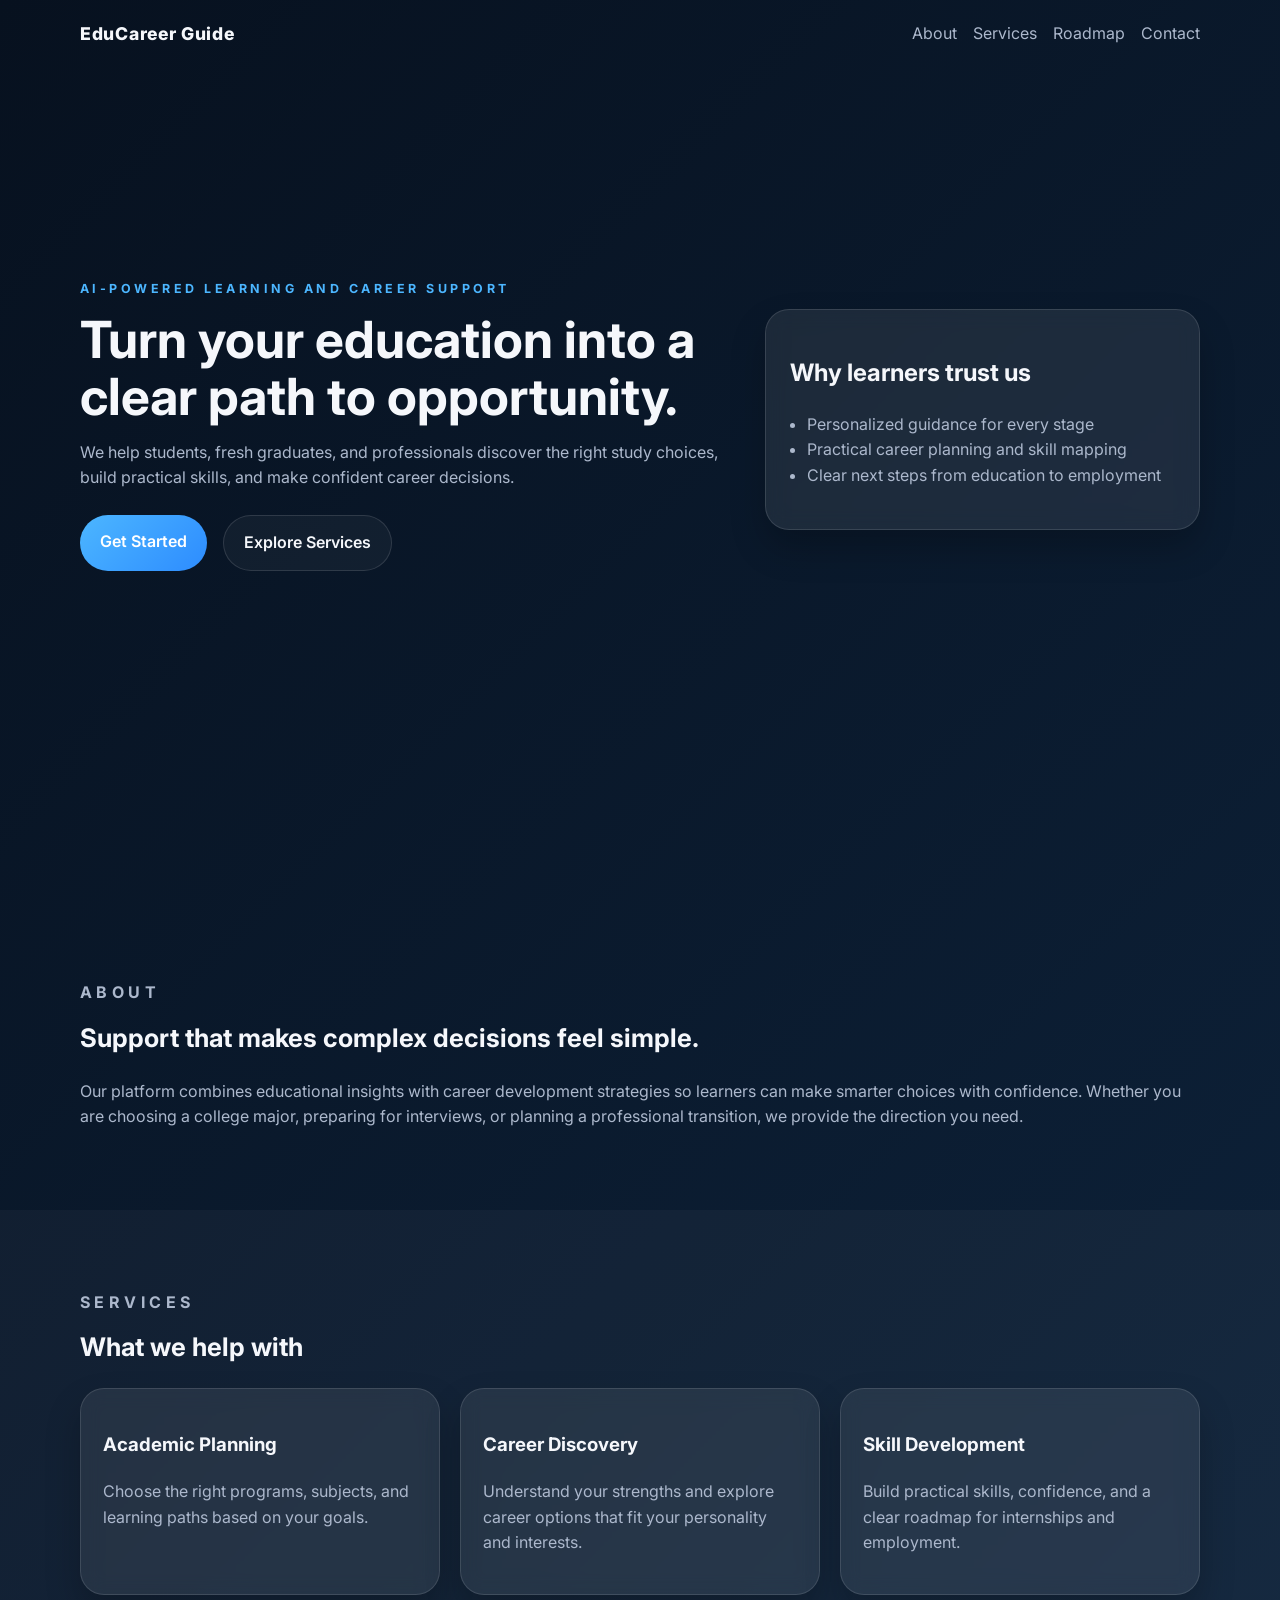
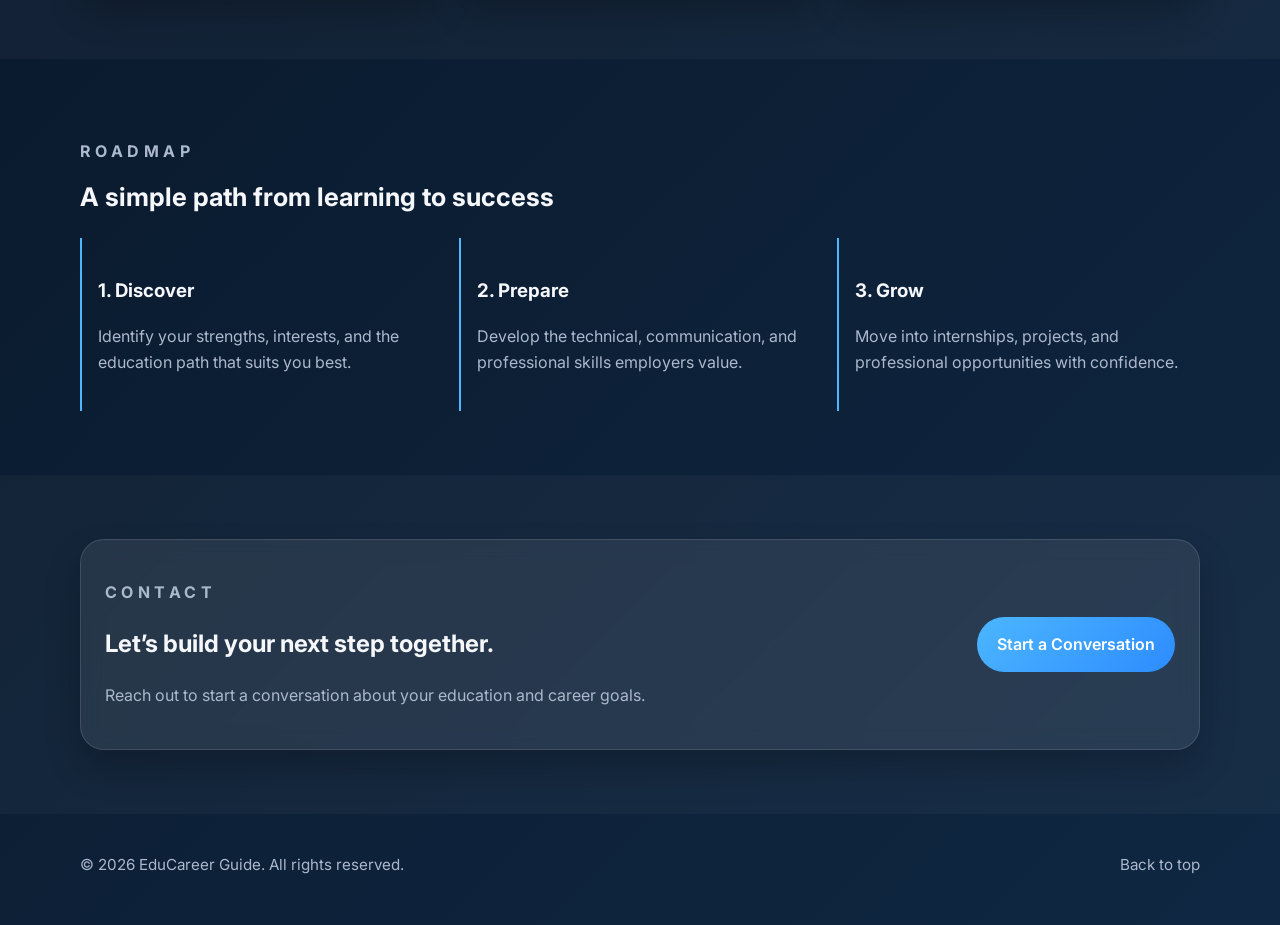
==== index.html @ 1fdf40de "Create responsive education and career guidance website" ====
<!DOCTYPE html>
<html lang="en">
  <head>
    <meta charset="UTF-8" />
    <meta name="viewport" content="width=device-width, initial-scale=1.0" />
    <meta
      name="description"
      content="Education and career guidance for learners who want smart, practical steps toward success."
    />
    <title>Education & Career Guidance</title>
    <link rel="preconnect" href="https://fonts.googleapis.com" />
    <link rel="preconnect" href="https://fonts.gstatic.com" crossorigin />
    <link
      href="https://fonts.googleapis.com/css2?family=Inter:wght@400;500;600;700;800&display=swap"
      rel="stylesheet"
    />
    <link rel="stylesheet" href="styles.css" />
  </head>
  <body>
    <header class="hero">
      <nav class="nav container">
        <a class="brand" href="#top">EduCareer Guide</a>
        <button class="nav-toggle" aria-label="Toggle navigation" aria-expanded="false">
          <span></span>
          <span></span>
          <span></span>
        </button>
        <div class="nav-links">
          <a href="#about">About</a>
          <a href="#services">Services</a>
          <a href="#roadmap">Roadmap</a>
          <a href="#contact">Contact</a>
        </div>
      </nav>

      <div class="container hero-content" id="top">
        <div class="hero-copy">
          <p class="eyebrow">AI-powered learning and career support</p>
          <h1>Turn your education into a clear path to opportunity.</h1>
          <p class="hero-text">
            We help students, fresh graduates, and professionals discover the right
            study choices, build practical skills, and make confident career decisions.
          </p>
          <div class="hero-actions">
            <a class="btn btn-primary" href="#contact">Get Started</a>
            <a class="btn btn-secondary" href="#services">Explore Services</a>
          </div>
        </div>
        <div class="hero-card" aria-label="Highlights">
          <h2>Why learners trust us</h2>
          <ul>
            <li>Personalized guidance for every stage</li>
            <li>Practical career planning and skill mapping</li>
            <li>Clear next steps from education to employment</li>
          </ul>
        </div>
      </div>
    </header>

    <main>
      <section class="section container" id="about">
        <div class="section-heading">
          <p class="eyebrow">About</p>
          <h2>Support that makes complex decisions feel simple.</h2>
        </div>
        <p>
          Our platform combines educational insights with career development strategies so
          learners can make smarter choices with confidence. Whether you are choosing a
          college major, preparing for interviews, or planning a professional transition,
          we provide the direction you need.
        </p>
      </section>

      <section class="section section-alt" id="services">
        <div class="container">
          <div class="section-heading">
            <p class="eyebrow">Services</p>
            <h2>What we help with</h2>
          </div>
          <div class="card-grid">
            <article class="card">
              <h3>Academic Planning</h3>
              <p>Choose the right programs, subjects, and learning paths based on your goals.</p>
            </article>
            <article class="card">
              <h3>Career Discovery</h3>
              <p>Understand your strengths and explore career options that fit your personality and interests.</p>
            </article>
            <article class="card">
              <h3>Skill Development</h3>
              <p>Build practical skills, confidence, and a clear roadmap for internships and employment.</p>
            </article>
          </div>
        </div>
      </section>

      <section class="section container" id="roadmap">
        <div class="section-heading">
          <p class="eyebrow">Roadmap</p>
          <h2>A simple path from learning to success</h2>
        </div>
        <div class="timeline">
          <div class="timeline-item">
            <h3>1. Discover</h3>
            <p>Identify your strengths, interests, and the education path that suits you best.</p>
          </div>
          <div class="timeline-item">
            <h3>2. Prepare</h3>
            <p>Develop the technical, communication, and professional skills employers value.</p>
          </div>
          <div class="timeline-item">
            <h3>3. Grow</h3>
            <p>Move into internships, projects, and professional opportunities with confidence.</p>
          </div>
        </div>
      </section>

      <section class="section section-alt" id="contact">
        <div class="container contact-box">
          <div>
            <p class="eyebrow">Contact</p>
            <h2>Let’s build your next step together.</h2>
            <p>Reach out to start a conversation about your education and career goals.</p>
          </div>
          <a class="btn btn-primary" href="mailto:guidance@example.com">Start a Conversation</a>
        </div>
      </section>
    </main>

    <footer class="footer">
      <div class="container footer-content">
        <p>© <span id="year"></span> EduCareer Guide. All rights reserved.</p>
        <a href="#top">Back to top</a>
      </div>
    </footer>

    <script src="script.js"></script>
  </body>
</html>
---- styles.css ----
:root {
  --bg: #07111f;
  --bg-soft: #111d31;
  --text: #f5f7fb;
  --muted: #acb8cc;
  --accent: #4cb6ff;
  --accent-strong: #2d8cff;
  --card: rgba(255,255,255,0.08);
  --border: rgba(255,255,255,0.12);
}

* {
  box-sizing: border-box;
}

html {
  scroll-behavior: smooth;
}

body {
  margin: 0;
  font-family: "Inter", sans-serif;
  background: linear-gradient(135deg, var(--bg), #0f2742);
  color: var(--text);
  line-height: 1.6;
}

img {
  max-width: 100%;
}

a {
  color: inherit;
  text-decoration: none;
}

.container {
  width: min(1120px, calc(100% - 2rem));
  margin: 0 auto;
}

.hero {
  min-height: 100vh;
  padding-bottom: 3rem;
}

.nav {
  display: flex;
  justify-content: space-between;
  align-items: center;
  padding: 1.25rem 0;
}

.brand {
  font-weight: 800;
  font-size: 1.1rem;
  letter-spacing: 0.04em;
}

.nav-links {
  display: flex;
  gap: 1rem;
  align-items: center;
}

.nav-links a {
  color: var(--muted);
}

.nav-links a:hover {
  color: var(--text);
}

.nav-toggle {
  display: none;
  flex-direction: column;
  gap: 0.3rem;
  background: transparent;
  border: 0;
  cursor: pointer;
}

.nav-toggle span {
  width: 24px;
  height: 2px;
  background: var(--text);
}

.hero-content {
  display: grid;
  grid-template-columns: 1.2fr 0.8fr;
  gap: 2rem;
  align-items: center;
  min-height: 78vh;
}

.eyebrow {
  text-transform: uppercase;
  letter-spacing: 0.28em;
  font-size: 0.78rem;
  color: var(--accent);
  font-weight: 700;
  margin-bottom: 0.75rem;
}

.hero h1 {
  font-size: clamp(2.2rem, 4vw, 3.8rem);
  line-height: 1.1;
  margin: 0 0 1rem;
}

.hero-text,
.section p,
.card p,
.timeline-item p,
.contact-box p {
  color: var(--muted);
  font-size: 1rem;
}

.hero-actions {
  display: flex;
  flex-wrap: wrap;
  gap: 1rem;
  margin-top: 1.5rem;
}

.btn {
  display: inline-block;
  padding: 0.9rem 1.25rem;
  border-radius: 999px;
  font-weight: 600;
  transition: transform 180ms ease, background 180ms ease;
}

.btn:hover {
  transform: translateY(-2px);
}

.btn-primary {
  background: linear-gradient(135deg, var(--accent), var(--accent-strong));
  color: #fff;
}

.btn-secondary {
  border: 1px solid var(--border);
  background: rgba(255,255,255,0.04);
}

.hero-card,
.card,
.contact-box {
  background: var(--card);
  border: 1px solid var(--border);
  border-radius: 24px;
  backdrop-filter: blur(10px);
  box-shadow: 0 18px 35px rgba(0, 0, 0, 0.22);
}

.hero-card {
  padding: 1.5rem;
}

.hero-card ul {
  padding-left: 1.1rem;
  color: var(--muted);
}

.section {
  padding: 4rem 0;
}

.section-alt {
  background: rgba(255,255,255,0.03);
}

.section-heading {
  margin-bottom: 1.25rem;
}

.section-heading h2 {
  margin: 0;
  font-size: clamp(1.6rem, 2vw, 2.2rem);
}

.card-grid {
  display: grid;
  gap: 1.25rem;
  grid-template-columns: repeat(3, 1fr);
}

.card {
  padding: 1.4rem;
}

.timeline {
  display: grid;
  gap: 1rem;
  grid-template-columns: repeat(3, 1fr);
}

.timeline-item {
  padding: 1.2rem 1rem;
  border-left: 2px solid var(--accent);
}

.contact-box {
  padding: 1.5rem;
  display: flex;
  justify-content: space-between;
  align-items: center;
  gap: 1rem;
}

.footer {
  padding: 1.5rem 0 2rem;
}

.footer-content {
  display: flex;
  justify-content: space-between;
  align-items: center;
  color: var(--muted);
  font-size: 0.95rem;
}

@media (max-width: 840px) {
  .hero-content,
  .card-grid,
  .timeline {
    grid-template-columns: 1fr;
  }

  .contact-box,
  .footer-content {
    flex-direction: column;
    align-items: flex-start;
  }
}

@media (max-width: 640px) {
  .nav-toggle {
    display: flex;
  }

  .nav-links {
    display: none;
    position: absolute;
    top: 3.6rem;
    right: 1rem;
    flex-direction: column;
    align-items: flex-start;
    background: var(--bg-soft);
    padding: 1rem;
    border: 1px solid var(--border);
    border-radius: 1rem;
    width: min(220px, calc(100% - 2rem));
  }

  .nav-links.open {
    display: flex;
  }

  .hero {
    min-height: auto;
  }
}
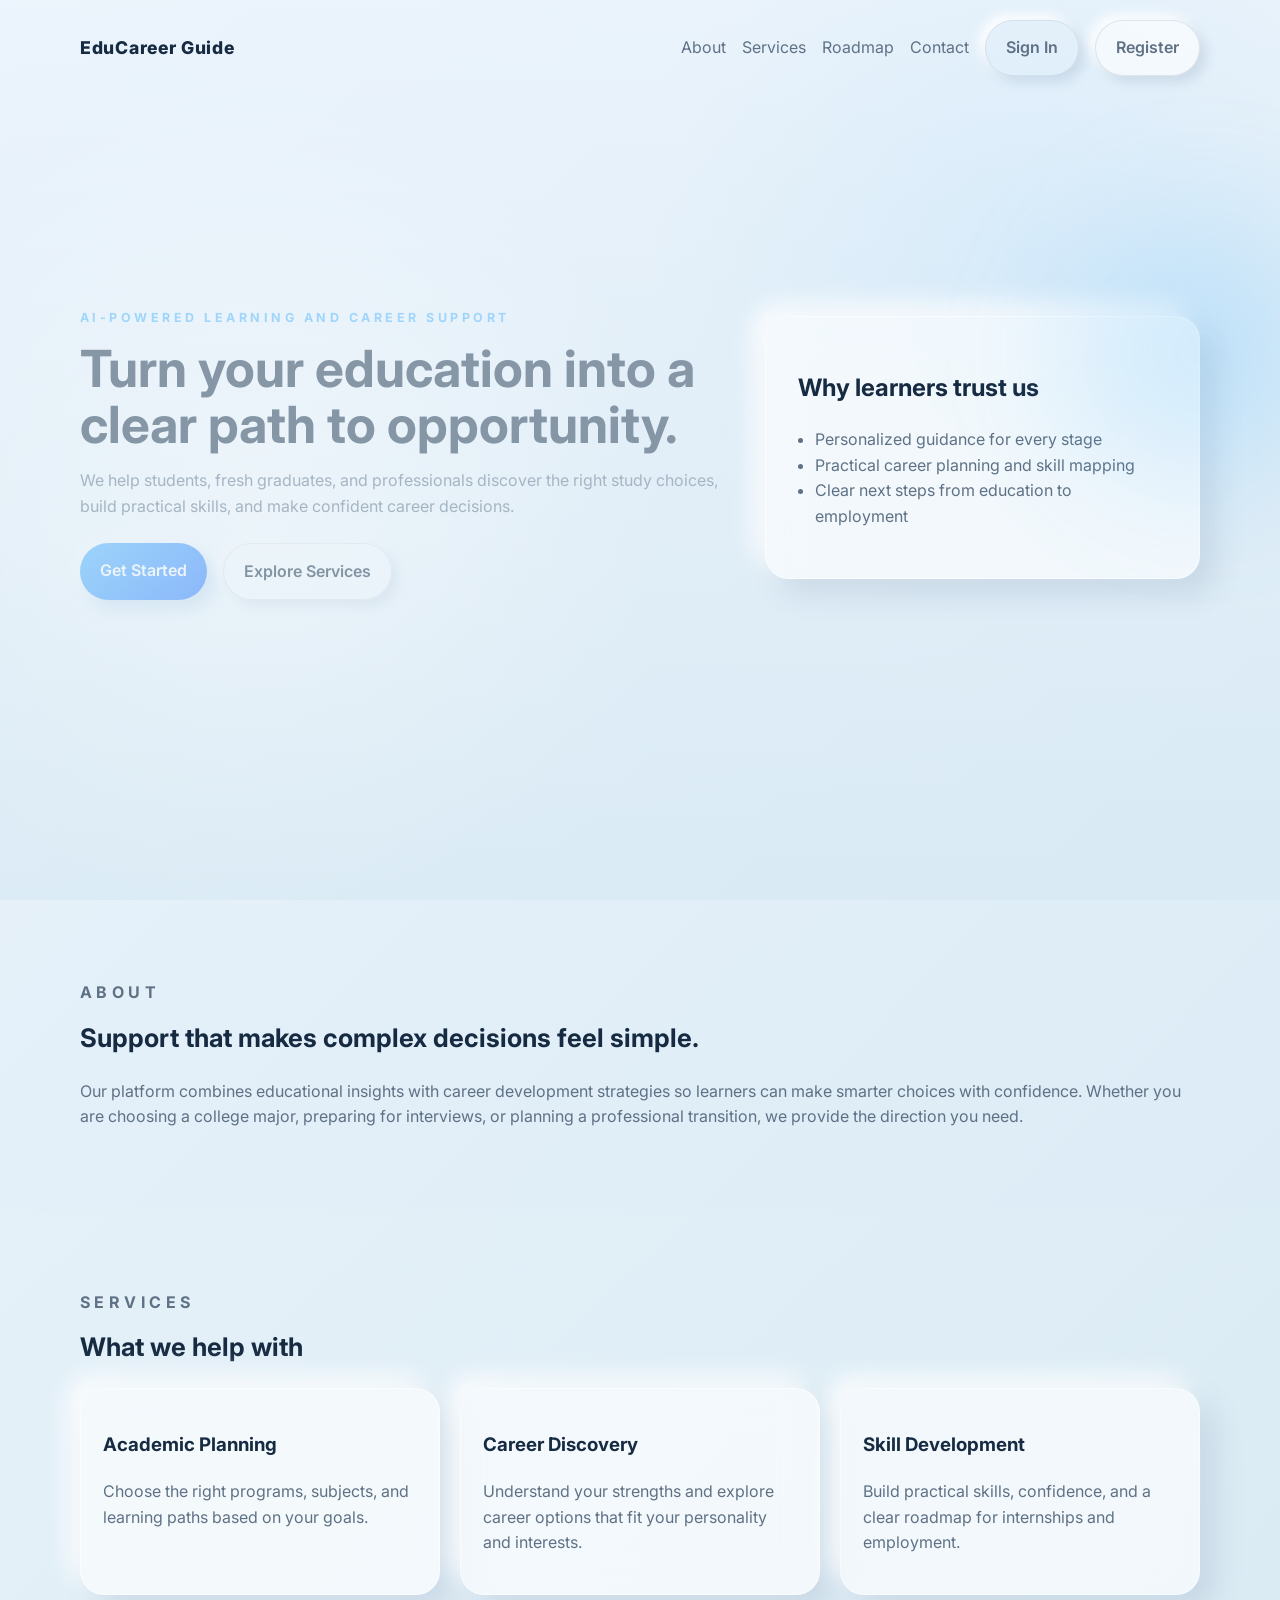
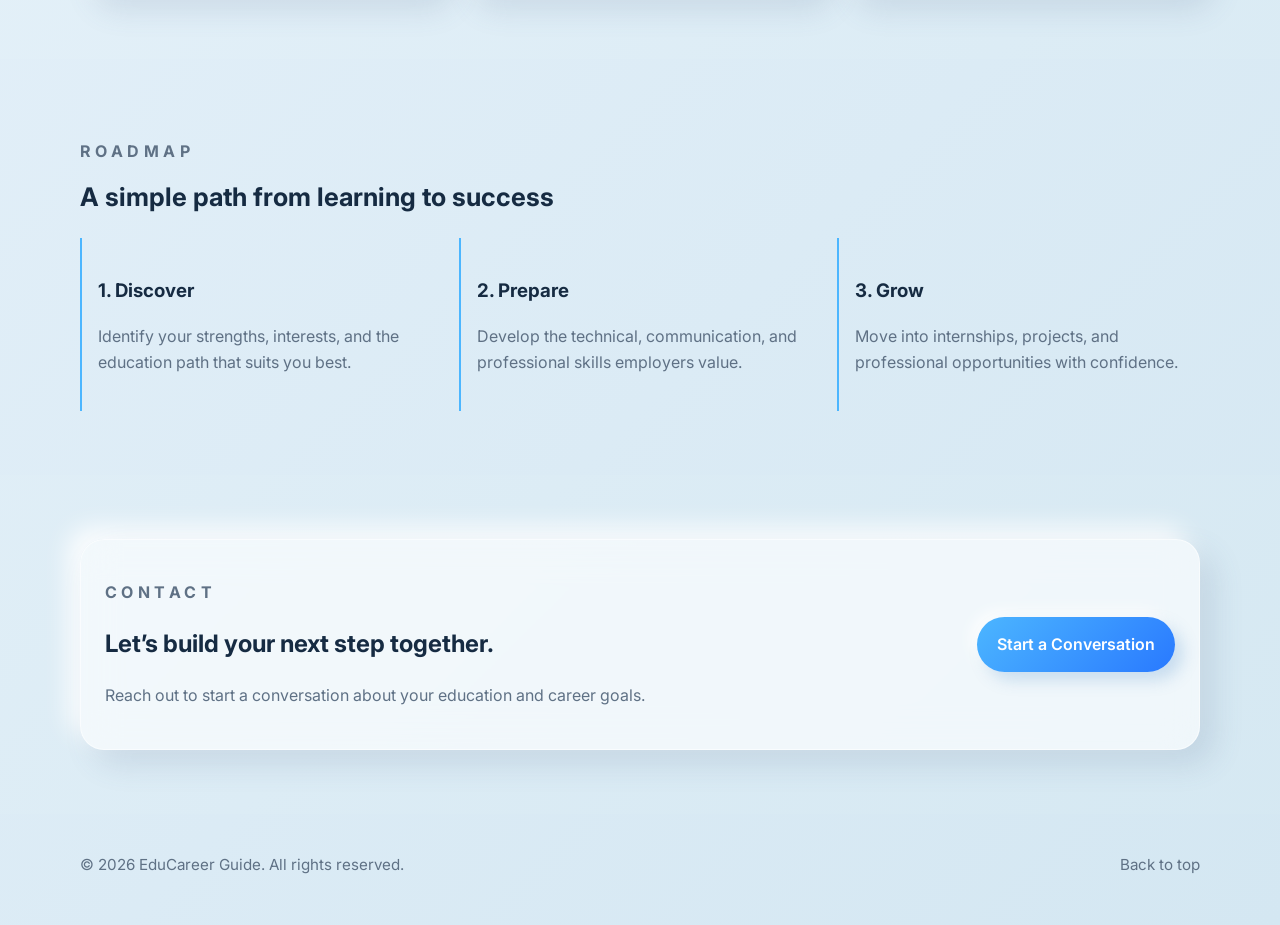
==== commit 14142533: "Updated homepage, background" ====
--- a/index.html
+++ b/index.html
@@ -18,6 +18,9 @@
   </head>
   <body>
     <header class="hero">
+      <video class="hero-video" autoplay muted loop playsinline aria-hidden="true">
+        <source src="https://cdn.coverr.co/videos/coverr-walking-to-the-mountain-top-8360/1080p.mp4" type="video/mp4">
+      </video>
       <nav class="nav container">
         <a class="brand" href="#top">EduCareer Guide</a>
         <button class="nav-toggle" aria-label="Toggle navigation" aria-expanded="false">
@@ -30,6 +33,8 @@
           <a href="#services">Services</a>
           <a href="#roadmap">Roadmap</a>
           <a href="#contact">Contact</a>
+          <a class="btn btn-tertiary" href="login.html">Sign In</a>
+          <a class="btn btn-secondary" href="register.html">Register</a>
         </div>
       </nav>
 
@@ -42,7 +47,7 @@
             study choices, build practical skills, and make confident career decisions.
           </p>
           <div class="hero-actions">
-            <a class="btn btn-primary" href="#contact">Get Started</a>
+            <a class="btn btn-primary" href="login.html">Get Started</a>
             <a class="btn btn-secondary" href="#services">Explore Services</a>
           </div>
         </div>
--- a/styles.css
+++ b/styles.css
@@ -1,12 +1,15 @@
 :root {
-  --bg: #07111f;
-  --bg-soft: #111d31;
-  --text: #f5f7fb;
-  --muted: #acb8cc;
+  --bg-start: #ebf4fc;
+  --bg-end: #d4e7f2;
+  --bg-soft: rgba(255, 255, 255, 0.65);
+  --text: #162b42;
+  --muted: #5f7185;
   --accent: #4cb6ff;
-  --accent-strong: #2d8cff;
-  --card: rgba(255,255,255,0.08);
-  --border: rgba(255,255,255,0.12);
+  --accent-strong: #2979ff;
+  --card: rgba(255, 255, 255, 0.62);
+  --border: rgba(255, 255, 255, 0.55);
+  --shadow-dark: rgba(78, 108, 146, 0.16);
+  --shadow-light: rgba(255, 255, 255, 0.88);
 }
 
 * {
@@ -15,14 +18,27 @@
 
 html {
   scroll-behavior: smooth;
+  min-height: 100%;
 }
 
 body {
   margin: 0;
   font-family: "Inter", sans-serif;
-  background: linear-gradient(135deg, var(--bg), #0f2742);
+  min-height: 100vh;
+  background: radial-gradient(circle at 20% 20%, rgba(255, 255, 255, 0.9) 0%, transparent 18%),
+    radial-gradient(circle at 80% 10%, rgba(76, 182, 255, 0.18) 0%, transparent 15%),
+    linear-gradient(135deg, var(--bg-start), var(--bg-end));
   color: var(--text);
   line-height: 1.6;
+  overflow-x: hidden;
+}
+
+body.login-page {
+  min-height: 100vh;
+  overflow: hidden;
+  position: relative;
+  background: linear-gradient(145deg, #f4f8fd 0%, #dce6f1 100%);
+  color: var(--text);
 }
 
 img {
@@ -42,6 +58,40 @@
 .hero {
   min-height: 100vh;
   padding-bottom: 3rem;
+  position: relative;
+  overflow: hidden;
+}
+
+.hero-video {
+  position: absolute;
+  inset: 0;
+  width: 100%;
+  height: 100%;
+  object-fit: cover;
+  opacity: 0.35;
+  pointer-events: none;
+  z-index: 0;
+  filter: saturate(0.95) brightness(0.85);
+}
+
+.hero::before {
+  content: "";
+  position: absolute;
+  inset: 0;
+  background: linear-gradient(180deg, rgba(236, 244, 252, 0.55), rgba(212, 231, 242, 0.55));
+  pointer-events: none;
+}
+
+.hero::after {
+  content: "";
+  position: absolute;
+  width: 520px;
+  height: 520px;
+  top: 10%;
+  right: -180px;
+  background: radial-gradient(circle, rgba(76, 182, 255, 0.24), transparent 55%);
+  filter: blur(44px);
+  pointer-events: none;
 }
 
 .nav {
@@ -49,6 +99,8 @@
   justify-content: space-between;
   align-items: center;
   padding: 1.25rem 0;
+  position: relative;
+  z-index: 1;
 }
 
 .brand {
@@ -130,35 +182,46 @@
   padding: 0.9rem 1.25rem;
   border-radius: 999px;
   font-weight: 600;
-  transition: transform 180ms ease, background 180ms ease;
+  transition: transform 180ms ease, box-shadow 180ms ease;
+  box-shadow: 6px 6px 12px var(--shadow-dark), -6px -6px 12px var(--shadow-light);
 }
 
 .btn:hover {
   transform: translateY(-2px);
+  box-shadow: 4px 4px 10px var(--shadow-dark), -4px -4px 10px var(--shadow-light);
 }
 
 .btn-primary {
   background: linear-gradient(135deg, var(--accent), var(--accent-strong));
   color: #fff;
+  box-shadow: 8px 8px 16px rgba(77, 140, 204, 0.25), -6px -6px 14px rgba(255,255,255,0.8);
 }
 
 .btn-secondary {
-  border: 1px solid var(--border);
-  background: rgba(255,255,255,0.04);
+  border: 1px solid rgba(33, 50, 68, 0.1);
+  background: var(--card);
+  color: var(--text);
+}
+
+.btn-tertiary {
+  background: transparent;
+  color: var(--text);
+  border: 1px solid rgba(33, 50, 68, 0.08);
 }
 
 .hero-card,
 .card,
-.contact-box {
+.contact-box,
+.login-card {
   background: var(--card);
   border: 1px solid var(--border);
   border-radius: 24px;
-  backdrop-filter: blur(10px);
-  box-shadow: 0 18px 35px rgba(0, 0, 0, 0.22);
+  backdrop-filter: blur(18px);
+  box-shadow: 14px 14px 30px var(--shadow-dark), -12px -12px 24px var(--shadow-light);
 }
 
 .hero-card {
-  padding: 1.5rem;
+  padding: 2rem;
 }
 
 .hero-card ul {
@@ -222,6 +285,137 @@
   align-items: center;
   color: var(--muted);
   font-size: 0.95rem;
+}
+
+.background-orb {
+  position: absolute;
+  border-radius: 50%;
+  filter: blur(40px);
+  opacity: 0.55;
+  pointer-events: none;
+}
+
+.orb-one {
+  width: 280px;
+  height: 280px;
+  background: rgba(76, 182, 255, 0.4);
+  top: -60px;
+  left: -70px;
+}
+
+.orb-two {
+  width: 320px;
+  height: 320px;
+  background: rgba(45, 140, 255, 0.28);
+  bottom: -100px;
+  right: -60px;
+}
+
+.login-shell {
+  min-height: 100vh;
+  display: grid;
+  place-items: center;
+  padding: 2rem 1rem;
+  position: relative;
+  z-index: 1;
+}
+
+.login-card {
+  width: min(440px, 100%);
+  padding: 2rem;
+  border-radius: 24px;
+  background: var(--card);
+  border: 1px solid rgba(255, 255, 255, 0.85);
+  box-shadow: 18px 18px 40px rgba(136, 154, 177, 0.28), -14px -14px 30px rgba(255, 255, 255, 0.9);
+}
+
+.login-brand {
+  font-size: 0.95rem;
+  font-weight: 700;
+  letter-spacing: 0.24em;
+  text-transform: uppercase;
+  color: var(--accent);
+  margin-bottom: 0.7rem;
+}
+
+.login-card h1 {
+  margin: 0 0 0.4rem;
+  font-size: 1.8rem;
+}
+
+.login-card p {
+  color: var(--muted);
+  margin-top: 0;
+}
+
+.login-form {
+  display: grid;
+  gap: 1rem;
+  margin-top: 1.5rem;
+}
+
+.field {
+  display: grid;
+  gap: 0.45rem;
+}
+
+.field span {
+  font-size: 0.95rem;
+  color: #dce7f5;
+}
+
+.field input {
+  width: 100%;
+  border: 1px solid rgba(255,255,255,0.7);
+  background: linear-gradient(145deg, #f5f9fd, #dfe7f0);
+  color: var(--text);
+  padding: 0.9rem 1rem;
+  border-radius: 12px;
+  outline: none;
+  box-shadow: inset 4px 4px 8px rgba(136, 154, 177, 0.2), inset -4px -4px 8px rgba(255,255,255,0.8);
+}
+
+.field input:focus {
+  border-color: var(--accent);
+  box-shadow: 0 0 0 2px rgba(76, 182, 255, 0.2);
+}
+
+.form-row {
+  display: flex;
+  justify-content: space-between;
+  align-items: center;
+  gap: 0.75rem;
+  font-size: 0.93rem;
+}
+
+.checkbox {
+  display: flex;
+  align-items: center;
+  gap: 0.4rem;
+  color: var(--muted);
+}
+
+.form-row a,
+.login-footnote a {
+  color: var(--accent);
+}
+
+.full-width {
+  width: 100%;
+  border: 0;
+  cursor: pointer;
+}
+
+.login-footnote {
+  margin-top: 1rem;
+  text-align: center;
+  font-size: 0.95rem;
+}
+
+.btn-tertiary:hover,
+.btn-secondary:hover {
+  transform: translateY(-2px);
+  box-shadow: 4px 4px 10px rgba(77, 140, 204, 0.18), -4px -4px 10px rgba(255, 255, 255, 0.8);
 }
 
 @media (max-width: 840px) {
